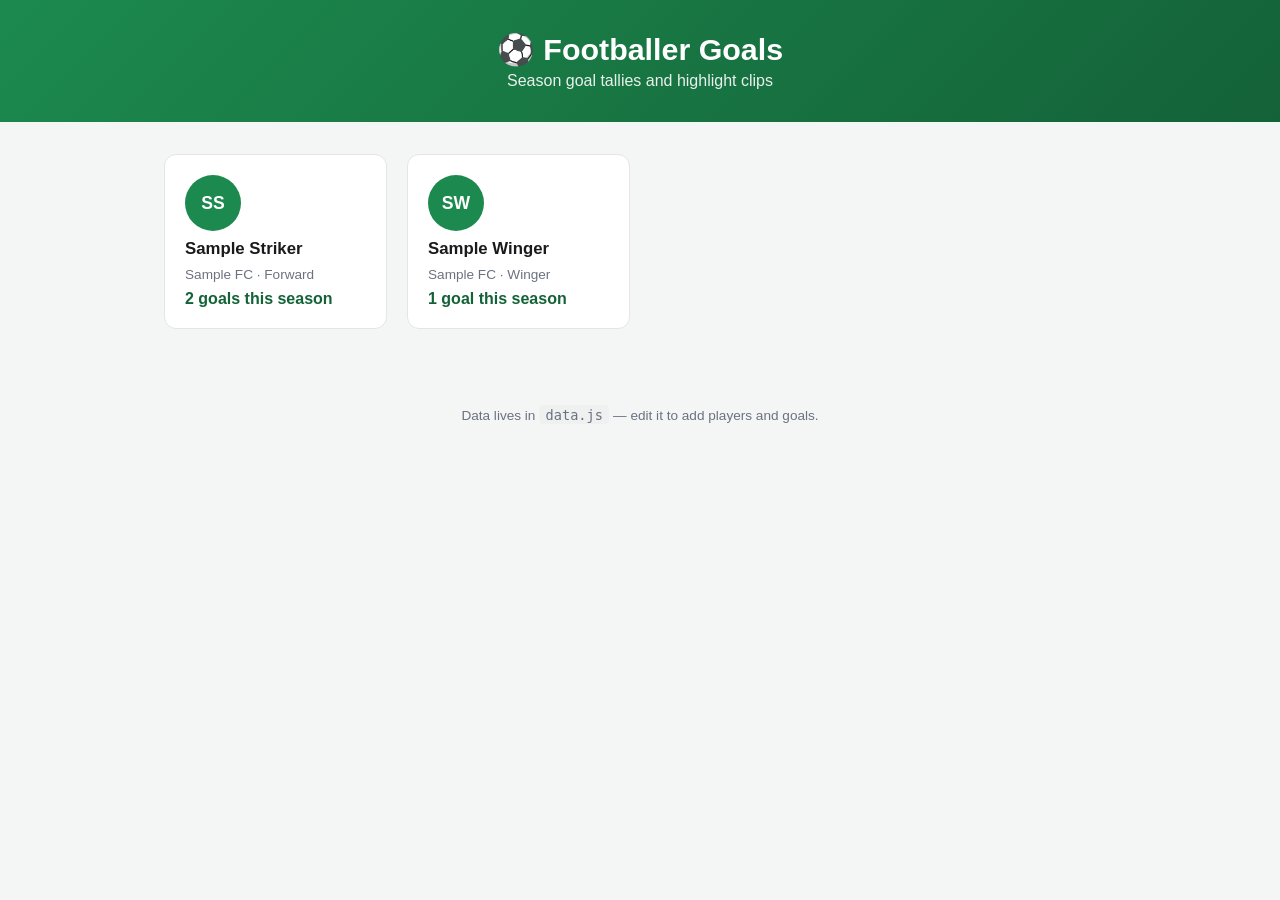
==== index.html @ c74f4fa3 "Initial commit: static football goals site Player list and per-player goal pages with embedded YouTu" ====
<!DOCTYPE html>
<html lang="en">
<head>
<meta charset="UTF-8">
<meta name="viewport" content="width=device-width, initial-scale=1.0">
<title>Footballer Goals</title>
<link rel="stylesheet" href="style.css">
</head>
<body>
  <header class="site-header">
    <h1>⚽ Footballer Goals</h1>
    <p class="subtitle">Season goal tallies and highlight clips</p>
  </header>

  <main>
    <div id="player-grid" class="player-grid"></div>
  </main>

  <footer class="site-footer">
    <p>Data lives in <code>data.js</code> — edit it to add players and goals.</p>
  </footer>

  <script src="data.js"></script>
  <script src="app.js"></script>
</body>
</html>
---- style.css ----
:root {
  --green: #1c8a4e;
  --green-dark: #146238;
  --bg: #f4f6f5;
  --card-bg: #ffffff;
  --text: #1a1a1a;
  --muted: #6b7280;
  --border: #e3e6e4;
}

* { box-sizing: border-box; }

body {
  margin: 0;
  font-family: -apple-system, BlinkMacSystemFont, "Segoe UI", Roboto, Helvetica, Arial, sans-serif;
  background: var(--bg);
  color: var(--text);
}

.site-header {
  background: linear-gradient(135deg, var(--green), var(--green-dark));
  color: #fff;
  padding: 2rem 1.5rem;
  text-align: center;
}

.site-header h1 {
  margin: 0 0 0.25rem;
  font-size: 1.9rem;
}

.subtitle {
  margin: 0;
  opacity: 0.9;
}

.back-link {
  display: inline-block;
  color: #fff;
  text-decoration: none;
  opacity: 0.85;
  margin-bottom: 0.75rem;
  font-size: 0.9rem;
}
.back-link:hover { opacity: 1; text-decoration: underline; }

main {
  max-width: 1000px;
  margin: 0 auto;
  padding: 2rem 1.5rem;
}

.player-grid {
  display: grid;
  grid-template-columns: repeat(auto-fill, minmax(220px, 1fr));
  gap: 1.25rem;
}

.player-card {
  background: var(--card-bg);
  border: 1px solid var(--border);
  border-radius: 12px;
  padding: 1.25rem;
  text-decoration: none;
  color: var(--text);
  transition: transform 0.15s ease, box-shadow 0.15s ease;
  display: flex;
  flex-direction: column;
  gap: 0.5rem;
}

.player-card:hover {
  transform: translateY(-3px);
  box-shadow: 0 8px 20px rgba(0,0,0,0.08);
}

.player-avatar {
  width: 56px;
  height: 56px;
  border-radius: 50%;
  background: var(--green);
  color: #fff;
  display: flex;
  align-items: center;
  justify-content: center;
  font-weight: 700;
  font-size: 1.1rem;
}

.player-name {
  font-weight: 700;
  font-size: 1.05rem;
}

.player-meta {
  color: var(--muted);
  font-size: 0.85rem;
}

.goal-count {
  margin-top: auto;
  font-weight: 700;
  color: var(--green-dark);
}

#player-header {
  margin-top: 0.5rem;
}

#player-header h2 {
  margin: 0 0 0.25rem;
  font-size: 1.6rem;
}

#player-header .player-meta {
  color: #e6f4ec;
}

.goal-list {
  display: flex;
  flex-direction: column;
  gap: 1rem;
}

.goal-card {
  background: var(--card-bg);
  border: 1px solid var(--border);
  border-radius: 12px;
  padding: 1.25rem;
}

.goal-card-head {
  display: flex;
  justify-content: space-between;
  align-items: baseline;
  flex-wrap: wrap;
  gap: 0.5rem;
  margin-bottom: 0.5rem;
}

.goal-title {
  font-weight: 700;
}

.goal-date {
  color: var(--muted);
  font-size: 0.85rem;
}

.goal-description {
  margin: 0.25rem 0 0.75rem;
  color: var(--text);
}

.video-frame {
  position: relative;
  padding-top: 56.25%;
  border-radius: 8px;
  overflow: hidden;
  background: #000;
}

.video-frame iframe {
  position: absolute;
  inset: 0;
  width: 100%;
  height: 100%;
  border: 0;
}

.video-placeholder {
  display: flex;
  align-items: center;
  justify-content: center;
  height: 160px;
  border: 1px dashed var(--border);
  border-radius: 8px;
  color: var(--muted);
  font-size: 0.9rem;
}

.empty-state {
  color: var(--muted);
  text-align: center;
  padding: 2rem;
}

.site-footer {
  text-align: center;
  color: var(--muted);
  font-size: 0.85rem;
  padding: 2rem 1.5rem;
}

.site-footer code {
  background: #eef1ef;
  padding: 0.1rem 0.4rem;
  border-radius: 4px;
}
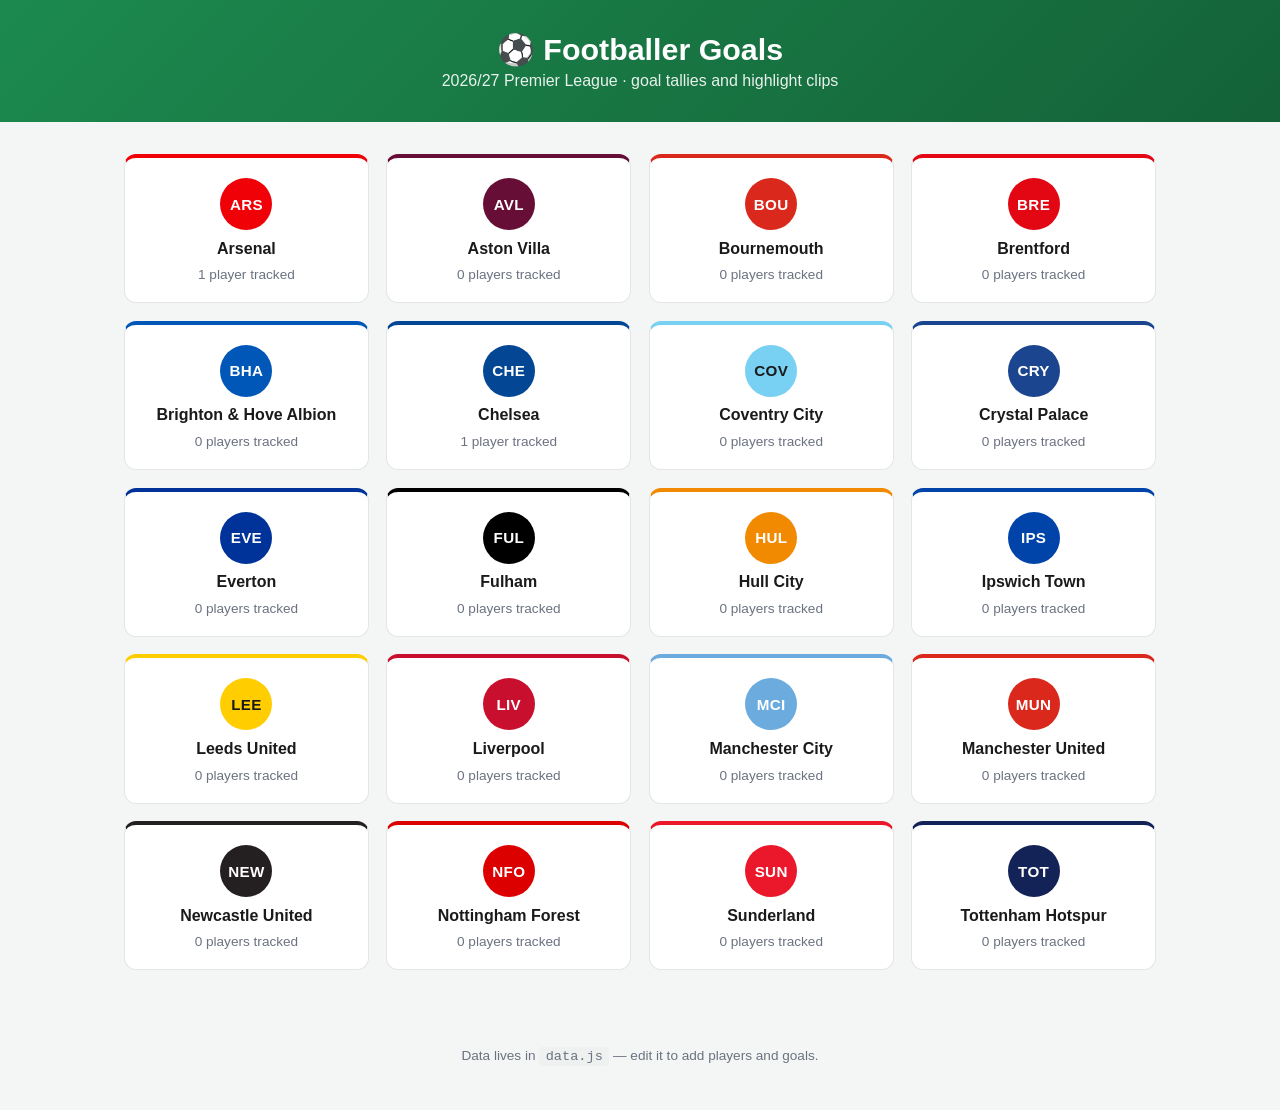
==== commit 5a0b78b6: "Restructure site around 2026/27 Premier League clubs Home page now shows all 20 confirmed clubs as a" ====
--- a/index.html
+++ b/index.html
@@ -9,11 +9,11 @@
 <body>
   <header class="site-header">
     <h1>⚽ Footballer Goals</h1>
-    <p class="subtitle">Season goal tallies and highlight clips</p>
+    <p class="subtitle">2026/27 Premier League &middot; goal tallies and highlight clips</p>
   </header>
 
   <main>
-    <div id="player-grid" class="player-grid"></div>
+    <div id="club-grid" class="club-grid"></div>
   </main>
 
   <footer class="site-footer">
@@ -21,6 +21,6 @@
   </footer>
 
   <script src="data.js"></script>
-  <script src="app.js"></script>
+  <script src="home.js"></script>
 </body>
 </html>
--- a/style.css
+++ b/style.css
@@ -24,6 +24,12 @@
   text-align: center;
 }
 
+.site-header.club-banner {
+  background: linear-gradient(135deg, var(--club-color), var(--club-color)),
+    linear-gradient(0deg, rgba(0,0,0,0.15), rgba(0,0,0,0.15));
+  color: var(--club-text, #fff);
+}
+
 .site-header h1 {
   margin: 0 0 0.25rem;
   font-size: 1.9rem;
@@ -36,7 +42,7 @@
 
 .back-link {
   display: inline-block;
-  color: #fff;
+  color: inherit;
   text-decoration: none;
   opacity: 0.85;
   margin-bottom: 0.75rem;
@@ -44,10 +50,81 @@
 }
 .back-link:hover { opacity: 1; text-decoration: underline; }
 
+.club-header-body {
+  display: flex;
+  align-items: center;
+  justify-content: center;
+  gap: 0.9rem;
+}
+
+.club-header-body h1 {
+  margin: 0;
+  font-size: 1.7rem;
+}
+
 main {
-  max-width: 1000px;
+  max-width: 1080px;
   margin: 0 auto;
   padding: 2rem 1.5rem;
+}
+
+.club-grid {
+  display: grid;
+  grid-template-columns: repeat(auto-fill, minmax(200px, 1fr));
+  gap: 1.1rem;
+}
+
+.club-card {
+  background: var(--card-bg);
+  border: 1px solid var(--border);
+  border-top: 4px solid var(--club-color);
+  border-radius: 12px;
+  padding: 1.25rem;
+  text-decoration: none;
+  color: var(--text);
+  transition: transform 0.15s ease, box-shadow 0.15s ease;
+  display: flex;
+  flex-direction: column;
+  align-items: center;
+  text-align: center;
+  gap: 0.6rem;
+}
+
+.club-card:hover {
+  transform: translateY(-3px);
+  box-shadow: 0 8px 20px rgba(0,0,0,0.08);
+}
+
+.club-badge {
+  width: 52px;
+  height: 52px;
+  border-radius: 50%;
+  background: var(--club-color);
+  color: var(--club-text, #fff);
+  display: flex;
+  align-items: center;
+  justify-content: center;
+  font-weight: 800;
+  font-size: 0.95rem;
+  letter-spacing: 0.02em;
+  flex-shrink: 0;
+}
+
+.club-badge-lg {
+  width: 64px;
+  height: 64px;
+  font-size: 1.1rem;
+  background: rgba(255,255,255,0.9);
+  color: var(--club-color) !important;
+}
+
+.club-name {
+  font-weight: 700;
+}
+
+.club-meta {
+  color: var(--muted);
+  font-size: 0.85rem;
 }
 
 .player-grid {
@@ -113,7 +190,8 @@
 }
 
 #player-header .player-meta {
-  color: #e6f4ec;
+  color: inherit;
+  opacity: 0.9;
 }
 
 .goal-list {
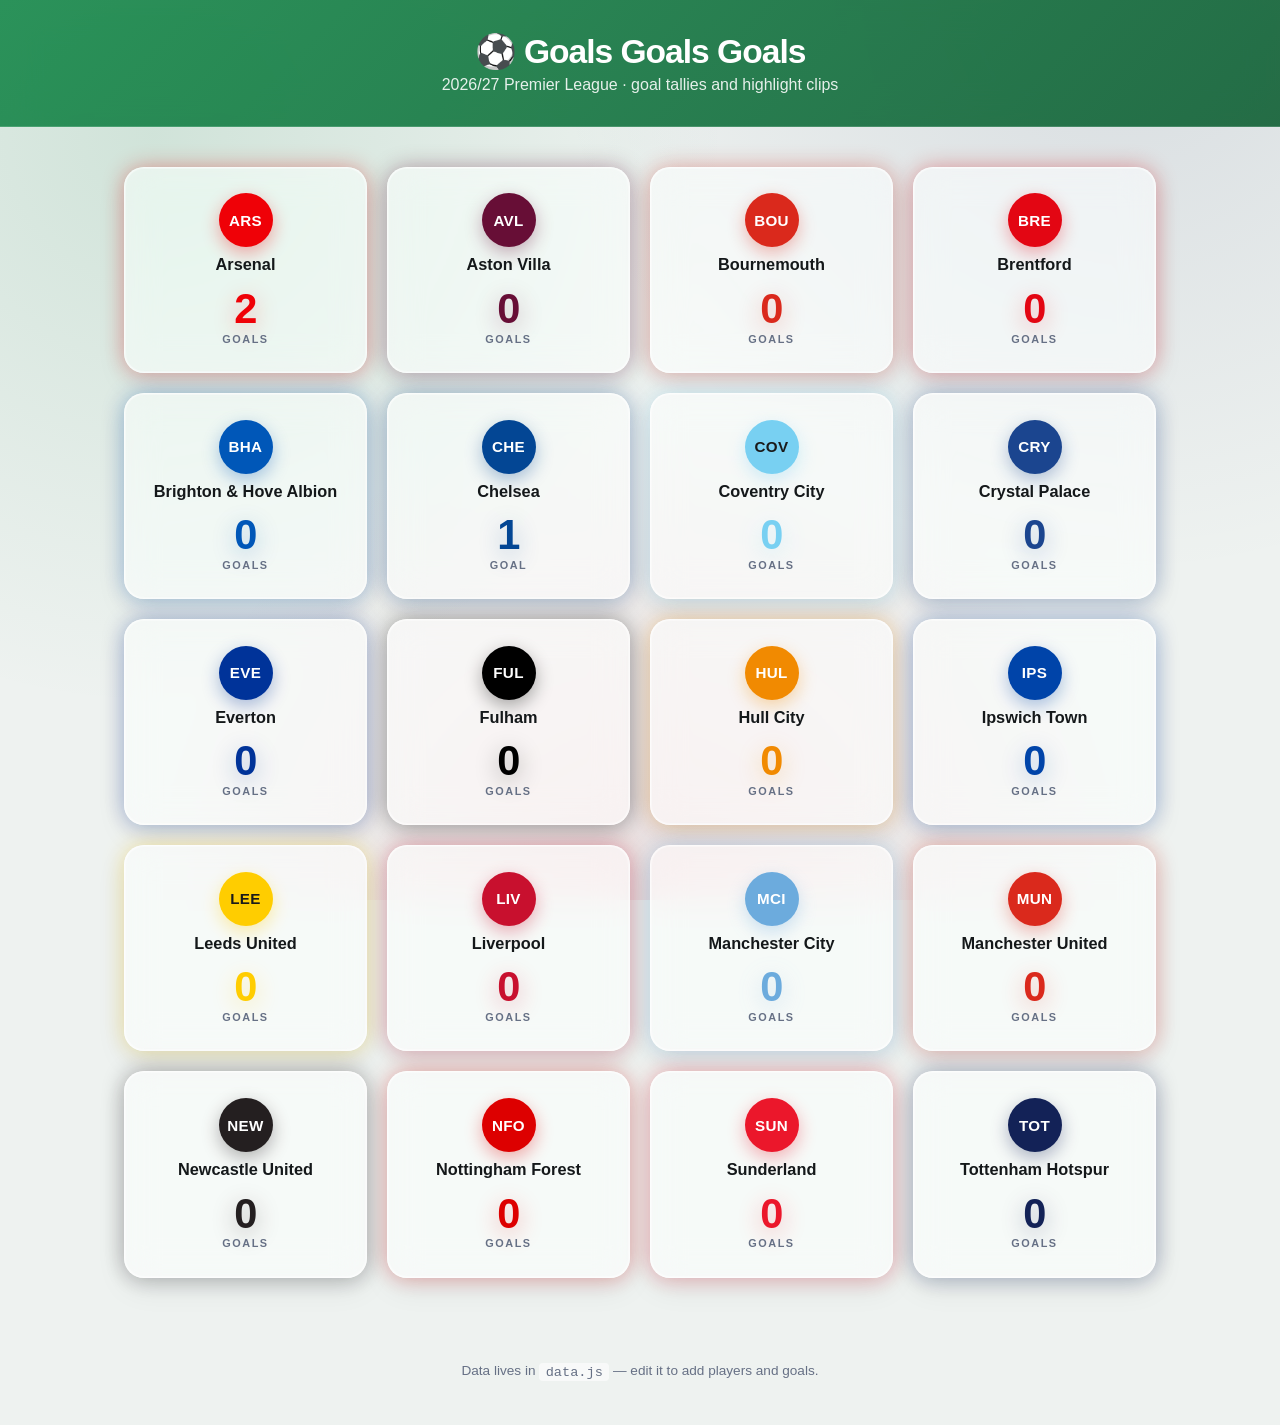
==== commit db3b6b46: "Redesign as "Goals Goals Goals" with glassmorphism UI Sticky, blurring header; glass cards with a so" ====
--- a/index.html
+++ b/index.html
@@ -3,12 +3,12 @@
 <head>
 <meta charset="UTF-8">
 <meta name="viewport" content="width=device-width, initial-scale=1.0">
-<title>Footballer Goals</title>
+<title>Goals Goals Goals</title>
 <link rel="stylesheet" href="style.css">
 </head>
 <body>
   <header class="site-header">
-    <h1>⚽ Footballer Goals</h1>
+    <h1>⚽ Goals Goals Goals</h1>
     <p class="subtitle">2026/27 Premier League &middot; goal tallies and highlight clips</p>
   </header>
 
@@ -20,6 +20,7 @@
     <p>Data lives in <code>data.js</code> — edit it to add players and goals.</p>
   </footer>
 
+  <script src="common.js"></script>
   <script src="data.js"></script>
   <script src="home.js"></script>
 </body>
--- a/style.css
+++ b/style.css
@@ -1,43 +1,78 @@
 :root {
   --green: #1c8a4e;
   --green-dark: #146238;
-  --bg: #f4f6f5;
-  --card-bg: #ffffff;
-  --text: #1a1a1a;
-  --muted: #6b7280;
+  --bg: #eef2f0;
+  --card-bg: rgba(255, 255, 255, 0.55);
+  --card-border: rgba(255, 255, 255, 0.65);
+  --text: #14181a;
+  --muted: #667085;
   --border: #e3e6e4;
+  --radius-lg: 20px;
+  --radius-md: 14px;
+  --shadow-soft: 0 10px 30px rgba(15, 23, 42, 0.08);
+  --club-glow: rgba(15, 23, 42, 0.12);
 }
 
 * { box-sizing: border-box; }
+
+html { scroll-behavior: smooth; }
 
 body {
   margin: 0;
   font-family: -apple-system, BlinkMacSystemFont, "Segoe UI", Roboto, Helvetica, Arial, sans-serif;
-  background: var(--bg);
   color: var(--text);
+  background:
+    radial-gradient(circle at 12% 15%, rgba(28, 138, 78, 0.14), transparent 42%),
+    radial-gradient(circle at 88% 0%, rgba(19, 34, 87, 0.10), transparent 40%),
+    radial-gradient(circle at 50% 100%, rgba(200, 16, 46, 0.08), transparent 45%),
+    var(--bg);
+  background-attachment: fixed;
+}
+
+a:focus-visible {
+  outline: 2px solid var(--club-color, var(--green));
+  outline-offset: 3px;
+  border-radius: inherit;
 }
 
 .site-header {
-  background: linear-gradient(135deg, var(--green), var(--green-dark));
+  position: sticky;
+  top: 0;
+  z-index: 40;
+  background: linear-gradient(135deg, rgba(28, 138, 78, 0.92), rgba(20, 98, 56, 0.92));
+  backdrop-filter: blur(18px) saturate(180%);
+  -webkit-backdrop-filter: blur(18px) saturate(180%);
   color: #fff;
   padding: 2rem 1.5rem;
   text-align: center;
+  border-bottom: 1px solid rgba(255, 255, 255, 0.15);
+  box-shadow: 0 1px 0 rgba(255, 255, 255, 0.08);
+  transition: padding 0.3s ease, box-shadow 0.3s ease;
+}
+
+.site-header.is-scrolled {
+  padding: 1.1rem 1.5rem;
+  box-shadow: 0 12px 30px rgba(15, 23, 42, 0.2);
 }
 
 .site-header.club-banner {
-  background: linear-gradient(135deg, var(--club-color), var(--club-color)),
-    linear-gradient(0deg, rgba(0,0,0,0.15), rgba(0,0,0,0.15));
+  background:
+    linear-gradient(0deg, rgba(0, 0, 0, 0.18), rgba(0, 0, 0, 0.18)),
+    linear-gradient(135deg, var(--club-color), var(--club-color));
   color: var(--club-text, #fff);
 }
 
 .site-header h1 {
-  margin: 0 0 0.25rem;
-  font-size: 1.9rem;
+  margin: 0 0 0.3rem;
+  font-size: 2.1rem;
+  font-weight: 800;
+  letter-spacing: -0.03em;
 }
 
 .subtitle {
   margin: 0;
-  opacity: 0.9;
+  opacity: 0.88;
+  font-weight: 500;
 }
 
 .back-link {
@@ -47,6 +82,7 @@
   opacity: 0.85;
   margin-bottom: 0.75rem;
   font-size: 0.9rem;
+  font-weight: 600;
 }
 .back-link:hover { opacity: 1; text-decoration: underline; }
 
@@ -59,47 +95,60 @@
 
 .club-header-body h1 {
   margin: 0;
-  font-size: 1.7rem;
+  font-size: 1.8rem;
+  font-weight: 800;
+  letter-spacing: -0.02em;
 }
 
 main {
   max-width: 1080px;
   margin: 0 auto;
-  padding: 2rem 1.5rem;
+  padding: 2.5rem 1.5rem;
 }
 
 .club-grid {
   display: grid;
-  grid-template-columns: repeat(auto-fill, minmax(200px, 1fr));
-  gap: 1.1rem;
-}
-
-.club-card {
+  grid-template-columns: repeat(auto-fill, minmax(210px, 1fr));
+  gap: 1.25rem;
+}
+
+.club-card,
+.player-card {
   background: var(--card-bg);
-  border: 1px solid var(--border);
-  border-top: 4px solid var(--club-color);
-  border-radius: 12px;
-  padding: 1.25rem;
+  backdrop-filter: blur(16px) saturate(180%);
+  -webkit-backdrop-filter: blur(16px) saturate(180%);
+  border: 1px solid var(--card-border);
+  border-radius: var(--radius-lg);
+  padding: 1.6rem 1.25rem;
   text-decoration: none;
   color: var(--text);
-  transition: transform 0.15s ease, box-shadow 0.15s ease;
   display: flex;
   flex-direction: column;
   align-items: center;
   text-align: center;
-  gap: 0.6rem;
-}
-
-.club-card:hover {
-  transform: translateY(-3px);
-  box-shadow: 0 8px 20px rgba(0,0,0,0.08);
-}
-
-.club-badge {
-  width: 52px;
-  height: 52px;
+  gap: 0.5rem;
+  box-shadow:
+    var(--shadow-soft),
+    0 0 0 1px rgba(255, 255, 255, 0.35) inset,
+    0 0 22px 0 var(--club-glow);
+  transition: transform 0.3s cubic-bezier(0.2, 0.8, 0.2, 1), box-shadow 0.3s ease;
+}
+
+.club-card:hover,
+.player-card:hover {
+  transform: translateY(-8px);
+  box-shadow:
+    0 20px 40px rgba(15, 23, 42, 0.16),
+    0 0 0 1px rgba(255, 255, 255, 0.5) inset,
+    0 0 34px 4px var(--club-glow);
+}
+
+.club-badge,
+.player-avatar {
+  width: 54px;
+  height: 54px;
   border-radius: 50%;
-  background: var(--club-color);
+  background: var(--club-color, var(--green));
   color: var(--club-text, #fff);
   display: flex;
   align-items: center;
@@ -108,23 +157,58 @@
   font-size: 0.95rem;
   letter-spacing: 0.02em;
   flex-shrink: 0;
+  box-shadow: 0 6px 18px var(--club-glow);
+  transition: transform 0.3s cubic-bezier(0.2, 0.8, 0.2, 1), box-shadow 0.3s ease;
+}
+
+.club-card:hover .club-badge,
+.player-card:hover .player-avatar {
+  transform: scale(1.14);
+  box-shadow: 0 10px 26px var(--club-glow);
 }
 
 .club-badge-lg {
   width: 64px;
   height: 64px;
   font-size: 1.1rem;
-  background: rgba(255,255,255,0.9);
+  background: rgba(255, 255, 255, 0.92);
   color: var(--club-color) !important;
+  box-shadow: 0 0 0 6px rgba(255, 255, 255, 0.22), 0 10px 26px rgba(0, 0, 0, 0.2);
 }
 
 .club-name {
   font-weight: 700;
-}
-
-.club-meta {
-  color: var(--muted);
-  font-size: 0.85rem;
+  font-size: 1.02rem;
+}
+
+.card-subtext {
+  color: var(--muted);
+  font-size: 0.82rem;
+}
+
+.hero-stat {
+  display: flex;
+  flex-direction: column;
+  align-items: center;
+  margin: 0.35rem 0 0.1rem;
+}
+
+.hero-stat .stat-number {
+  font-size: 2.6rem;
+  font-weight: 800;
+  line-height: 1;
+  letter-spacing: -0.02em;
+  color: var(--club-color, var(--green-dark));
+  text-shadow: 0 6px 24px var(--club-glow);
+}
+
+.hero-stat .stat-label {
+  margin-top: 0.2rem;
+  font-size: 0.68rem;
+  font-weight: 700;
+  text-transform: uppercase;
+  letter-spacing: 0.14em;
+  color: var(--muted);
 }
 
 .player-grid {
@@ -133,37 +217,6 @@
   gap: 1.25rem;
 }
 
-.player-card {
-  background: var(--card-bg);
-  border: 1px solid var(--border);
-  border-radius: 12px;
-  padding: 1.25rem;
-  text-decoration: none;
-  color: var(--text);
-  transition: transform 0.15s ease, box-shadow 0.15s ease;
-  display: flex;
-  flex-direction: column;
-  gap: 0.5rem;
-}
-
-.player-card:hover {
-  transform: translateY(-3px);
-  box-shadow: 0 8px 20px rgba(0,0,0,0.08);
-}
-
-.player-avatar {
-  width: 56px;
-  height: 56px;
-  border-radius: 50%;
-  background: var(--green);
-  color: #fff;
-  display: flex;
-  align-items: center;
-  justify-content: center;
-  font-weight: 700;
-  font-size: 1.1rem;
-}
-
 .player-name {
   font-weight: 700;
   font-size: 1.05rem;
@@ -174,19 +227,15 @@
   font-size: 0.85rem;
 }
 
-.goal-count {
-  margin-top: auto;
-  font-weight: 700;
-  color: var(--green-dark);
-}
-
 #player-header {
   margin-top: 0.5rem;
 }
 
 #player-header h2 {
   margin: 0 0 0.25rem;
-  font-size: 1.6rem;
+  font-size: 1.8rem;
+  font-weight: 800;
+  letter-spacing: -0.02em;
 }
 
 #player-header .player-meta {
@@ -197,14 +246,23 @@
 .goal-list {
   display: flex;
   flex-direction: column;
-  gap: 1rem;
+  gap: 1.1rem;
 }
 
 .goal-card {
   background: var(--card-bg);
-  border: 1px solid var(--border);
-  border-radius: 12px;
+  backdrop-filter: blur(14px) saturate(160%);
+  -webkit-backdrop-filter: blur(14px) saturate(160%);
+  border: 1px solid var(--card-border);
+  border-radius: var(--radius-md);
   padding: 1.25rem;
+  box-shadow: var(--shadow-soft), 0 0 0 1px rgba(255, 255, 255, 0.35) inset;
+  transition: transform 0.25s ease, box-shadow 0.25s ease;
+}
+
+.goal-card:hover {
+  transform: translateY(-4px);
+  box-shadow: 0 16px 34px rgba(15, 23, 42, 0.12), 0 0 0 1px rgba(255, 255, 255, 0.45) inset;
 }
 
 .goal-card-head {
@@ -233,7 +291,7 @@
 .video-frame {
   position: relative;
   padding-top: 56.25%;
-  border-radius: 8px;
+  border-radius: 10px;
   overflow: hidden;
   background: #000;
 }
@@ -252,7 +310,7 @@
   justify-content: center;
   height: 160px;
   border: 1px dashed var(--border);
-  border-radius: 8px;
+  border-radius: 10px;
   color: var(--muted);
   font-size: 0.9rem;
 }
@@ -271,7 +329,7 @@
 }
 
 .site-footer code {
-  background: #eef1ef;
+  background: rgba(255, 255, 255, 0.6);
   padding: 0.1rem 0.4rem;
   border-radius: 4px;
 }
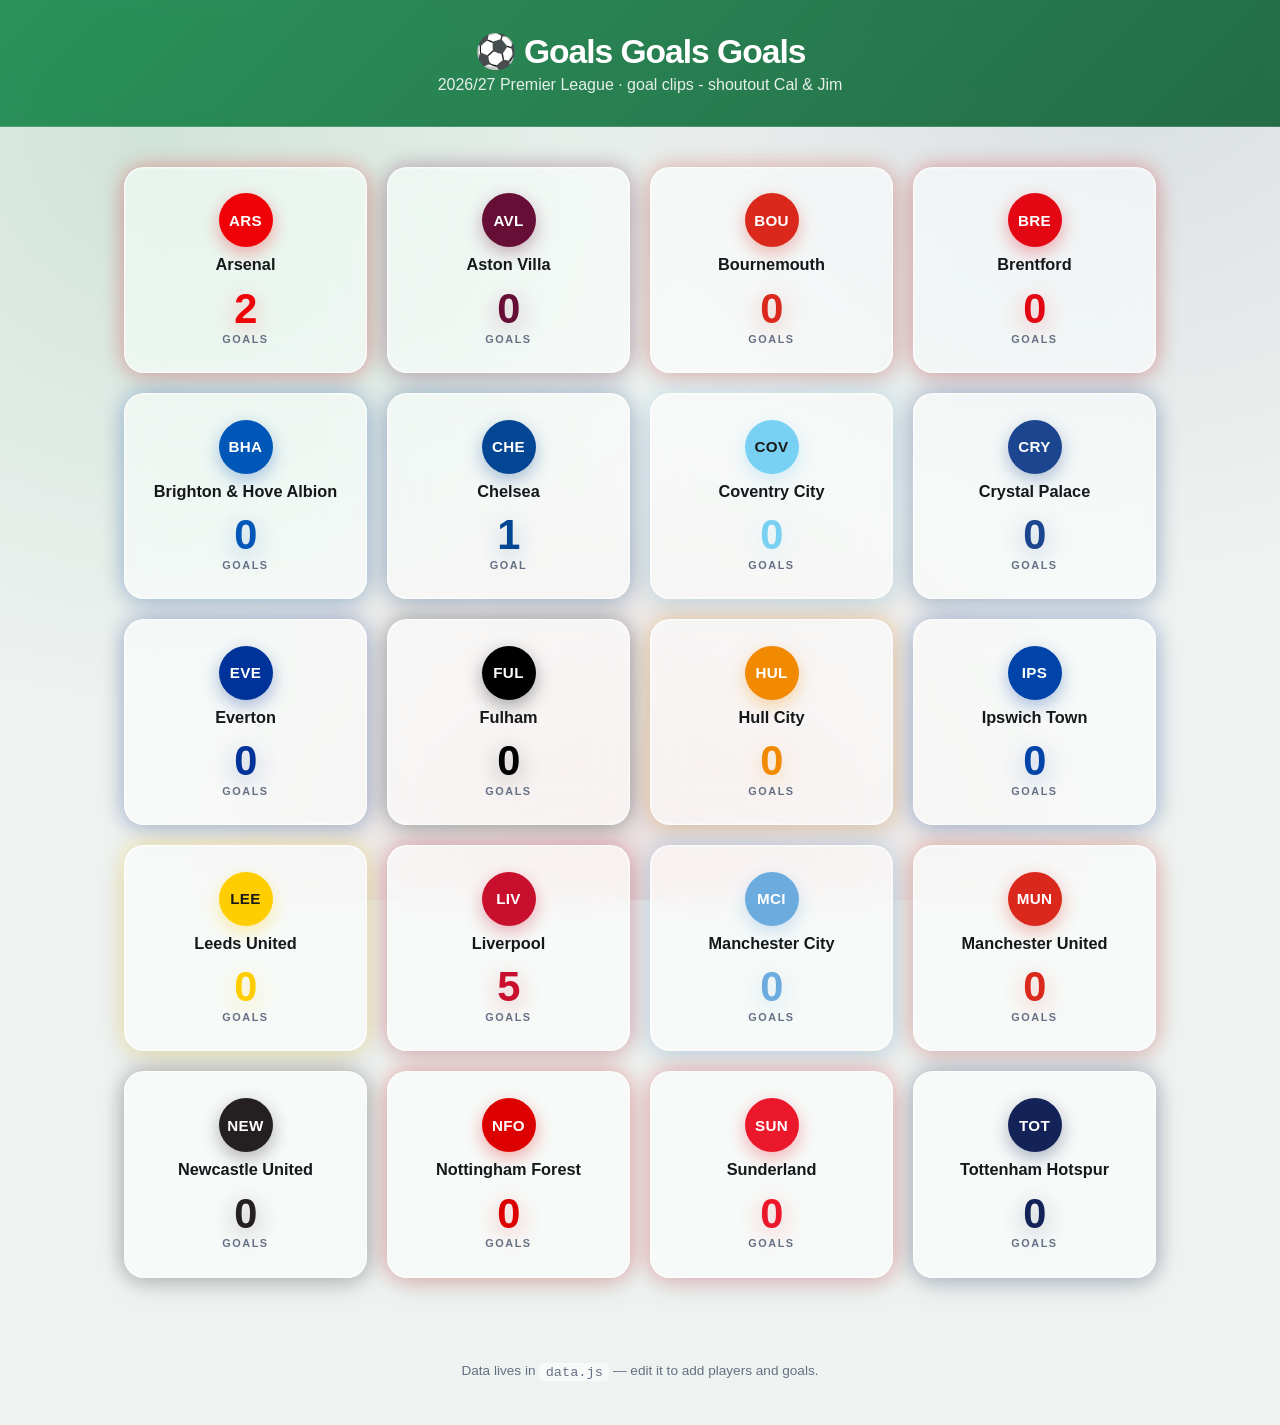
==== commit 577c3399: "Update header title/subtitle text" ====
--- a/index.html
+++ b/index.html
@@ -3,13 +3,14 @@
 <head>
 <meta charset="UTF-8">
 <meta name="viewport" content="width=device-width, initial-scale=1.0">
-<title>Goals Goals Goals</title>
+<title>GOOOOOOAAALLLLL
+</title>
 <link rel="stylesheet" href="style.css">
 </head>
 <body>
   <header class="site-header">
     <h1>⚽ Goals Goals Goals</h1>
-    <p class="subtitle">2026/27 Premier League &middot; goal tallies and highlight clips</p>
+    <p class="subtitle">2026/27 Premier League &middot; goal clips - shoutout Cal & Jim</p>
   </header>
 
   <main>
--- a/style.css
+++ b/style.css
@@ -304,6 +304,52 @@
   border: 0;
 }
 
+.video-cover {
+  position: absolute;
+  inset: 0;
+  width: 100%;
+  height: 100%;
+  padding: 0;
+  border: 0;
+  cursor: pointer;
+  display: flex;
+  align-items: center;
+  justify-content: center;
+  background: radial-gradient(circle at center, #1c1c1c, #000);
+}
+
+.video-cover-ball {
+  font-size: 3rem;
+  filter: drop-shadow(0 0 18px var(--club-glow, rgba(255, 255, 255, 0.25)));
+  transition: transform 0.25s cubic-bezier(0.2, 0.8, 0.2, 1);
+}
+
+.video-play-badge {
+  position: absolute;
+  bottom: 14px;
+  right: 14px;
+  width: 40px;
+  height: 40px;
+  border-radius: 50%;
+  background: var(--club-color, var(--green));
+  color: var(--club-text, #fff);
+  display: flex;
+  align-items: center;
+  justify-content: center;
+  font-size: 0.85rem;
+  padding-left: 3px;
+  box-shadow: 0 6px 18px var(--club-glow), 0 0 0 6px rgba(255, 255, 255, 0.08);
+  transition: transform 0.25s cubic-bezier(0.2, 0.8, 0.2, 1);
+}
+
+.video-cover:hover .video-cover-ball {
+  transform: scale(1.15) rotate(-8deg);
+}
+
+.video-cover:hover .video-play-badge {
+  transform: scale(1.12);
+}
+
 .video-placeholder {
   display: flex;
   align-items: center;
@@ -314,6 +360,16 @@
   color: var(--muted);
   font-size: 0.9rem;
 }
+
+.watch-link {
+  display: inline-block;
+  margin-top: 0.6rem;
+  color: var(--club-color, var(--green-dark));
+  font-size: 0.82rem;
+  font-weight: 700;
+  text-decoration: none;
+}
+.watch-link:hover { text-decoration: underline; }
 
 .empty-state {
   color: var(--muted);
